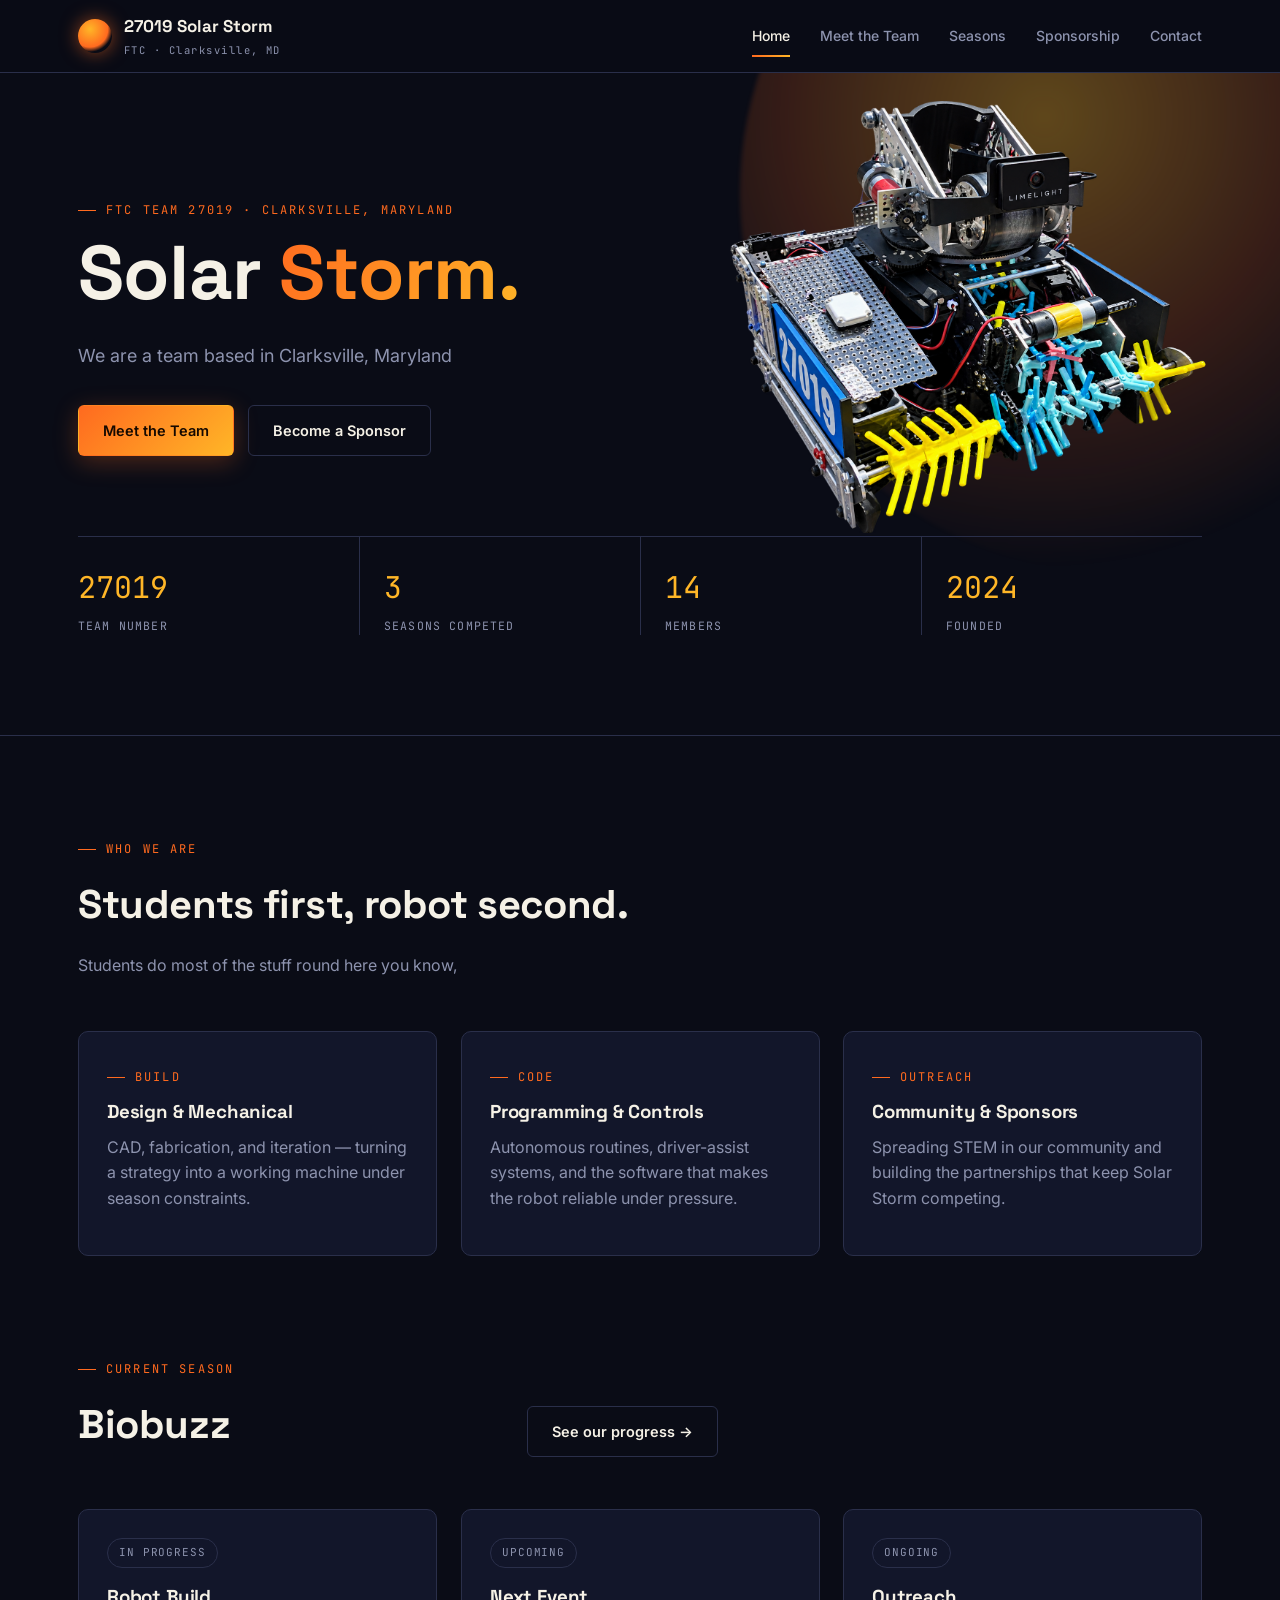
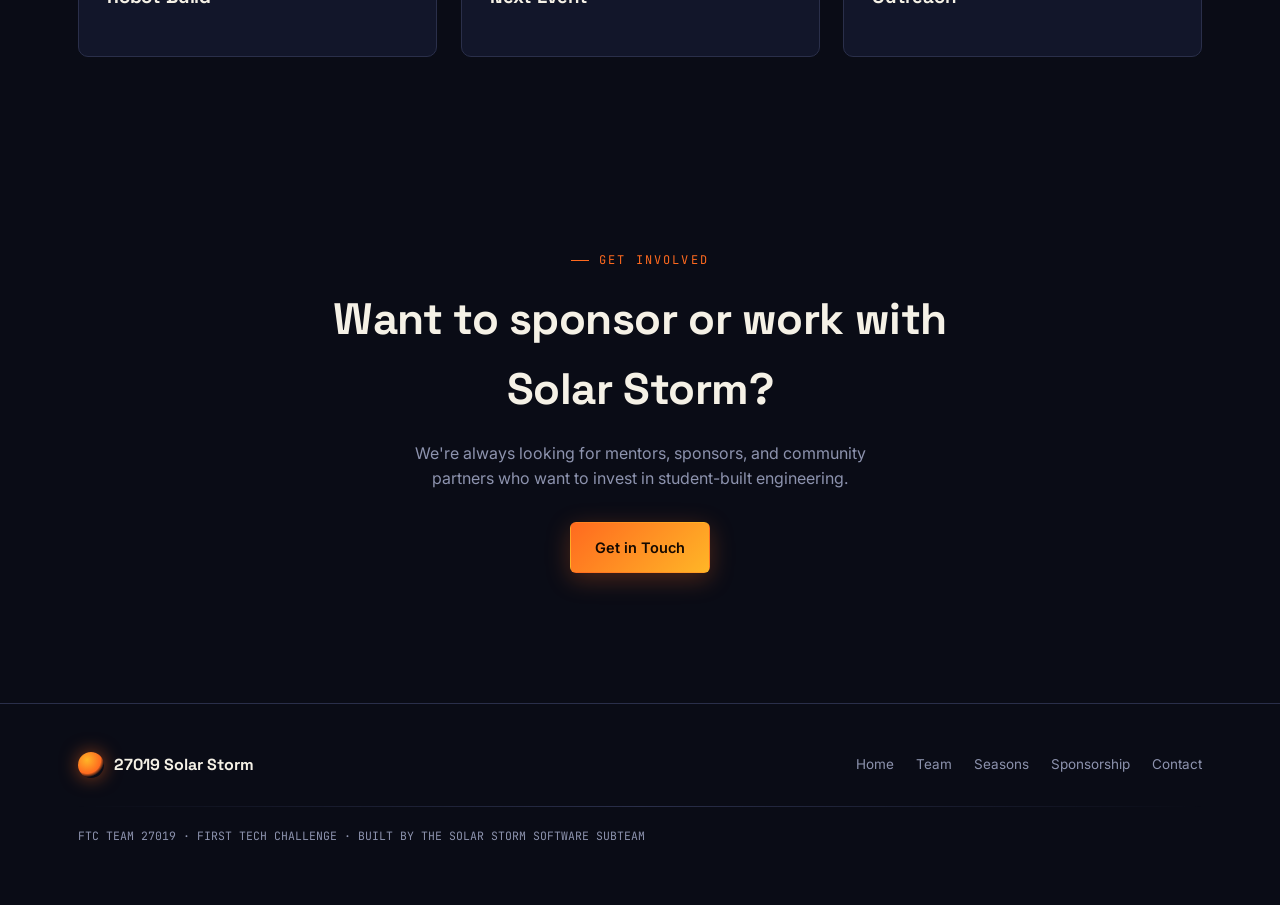
==== index.html @ 97cb4684 "Update link to seasons-biobuzz.html" ====
<!DOCTYPE html>
<html lang="en">
<head>
<meta charset="UTF-8">
<meta name="viewport" content="width=device-width, initial-scale=1.0">
<title>Home · 27019 Solar Storm</title>
<meta name="description" content="27019 Solar Storm is a FIRST Tech Challenge robotics team.">
<link rel="preconnect" href="https://fonts.googleapis.com">
<link rel="preconnect" href="https://fonts.gstatic.com" crossorigin>
<link href="https://fonts.googleapis.com/css2?family=Space+Grotesk:wght@500;700&family=Inter:wght@400;500;600;700&family=JetBrains+Mono:wght@400;500&display=swap" rel="stylesheet">
<link rel="stylesheet" href="assets/style.css">
<link rel="icon" type="image/png" href="favicon.png">


</head>
<body>
<nav class="site-nav">
    <div class="wrap">
      <a href="index.html" class="brand">
        <span class="brand-mark"></span>
        <span>27019 Solar Storm
          <small>FTC &middot; Clarksville, MD</small>
        </span>
      </a>
      <div class="nav-links">
        <a href="index.html" class="active">Home</a>
        <a href="team.html">Meet the Team</a>
        <a>Seasons</a>
        <a href="sponsorship.html">Sponsorship</a>
        <a href="contact.html">Contact</a>
        
      </div>
      <button class="nav-toggle" aria-label="Toggle menu">
        <svg width="24" height="24" viewBox="0 0 24 24" fill="none" stroke="currentColor" stroke-width="2"><line x1="3" y1="6" x2="21" y2="6"/><line x1="3" y1="12" x2="21" y2="12"/><line x1="3" y1="18" x2="21" y2="18"/></svg>
      </button>
    </div>
  </nav>

<section class="hero">
  
  <div class="flare-burst"></div>
  <img class="hero-robot" src="assets/pictures/robot.png" alt="Solar Storm competition robot">
  <div class="wrap">
    <div class="eyebrow">FTC Team 27019 &middot; Clarksville, Maryland</div>
    <h1>Solar <span class="accent">Storm.</span></h1>
    <p class="hero-sub">We are a team based in Clarksville, Maryland</p>
    <div class="hero-ctas">
      <a href="team.html" class="btn btn-primary">Meet the Team</a>
      <a href="sponsorship.html" class="btn btn-ghost">Become a Sponsor</a>
    </div>

    <div class="stat-row">
      <div class="stat"><div class="num">27019</div><div class="label">Team Number</div></div>
      <div class="stat"><div class="num">3</div><div class="label">Seasons Competed</div></div>
      <div class="stat"><div class="num">14</div><div class="label">Members</div></div>
      <div class="stat"><div class="num">2024</div><div class="label">Founded</div></div>
    </div>
  </div>
</section>

<section>
  <div class="wrap">
    <div class="section-head">
      <div class="eyebrow">Who we are</div>
      <h2>Students first, robot second.</h2>
      <p> Students do most of the stuff round here you know, </p>
    </div>
    <div class="grid grid-3">
      <div class="card">
        <div class="eyebrow" style="margin-bottom:10px;">Build</div>
        <h3>Design &amp; Mechanical</h3>
        <p>CAD, fabrication, and iteration &mdash; turning a strategy into a working machine under season constraints.</p>
      </div>
      <div class="card">
        <div class="eyebrow" style="margin-bottom:10px;">Code</div>
        <h3>Programming &amp; Controls</h3>
        <p>Autonomous routines, driver-assist systems, and the software that makes the robot reliable under pressure.</p>
      </div>
      <div class="card">
        <div class="eyebrow" style="margin-bottom:10px;">Outreach</div>
        <h3>Community &amp; Sponsors</h3>
        <p>Spreading STEM in our community and building the partnerships that keep Solar Storm competing.</p>
      </div>
    </div>
  </div>
</section>

<section style="padding-top:0;">
  <div class="wrap">
    <div class="section-head" style="display:flex; align-items:flex-end; justify-content:space-between; flex-wrap:wrap; gap:20px;">
      <div>
        <div class="eyebrow">Current Season</div>
        <h2 style="margin-bottom:0;">Biobuzz</h2>
      </div>
      <a href="seasons-biobuzz.html" class="btn btn-ghost">See our progress &rarr;</a>
    </div>
    <div class="grid grid-3">
      <div class="card"><div class="pill">In Progress</div><h3 style="margin-top:14px;">Robot Build</h3><p></p></div>
      <div class="card"><div class="pill">Upcoming</div><h3 style="margin-top:14px;">Next Event</h3><p></p></div>
      <div class="card"><div class="pill">Ongoing</div><h3 style="margin-top:14px;">Outreach</h3><p></p></div>
    </div>
  </div>
</section>

<section class="center-cta">
  <div class="wrap">
    <div class="eyebrow" style="justify-content:center;">Get involved</div>
    <h2>Want to sponsor or work with Solar Storm?</h2>
    <p>We're always looking for mentors, sponsors, and community partners who want to invest in student-built engineering.</p>
    <a href="contact.html" class="btn btn-primary">Get in Touch</a>
  </div>
</section>

<footer>
    <div class="wrap">
      <div class="footer-row">
        <div class="footer-brand">
          <span class="brand-mark" style="width:26px;height:26px;"></span>
          27019 Solar Storm
        </div>
        <div class="footer-links">
          <a href="index.html">Home</a>
          <a href="team.html">Team</a>
          <a href="seasons.html">Seasons</a>
          <a href="sponsorship.html">Sponsorship</a>
          <a href="contact.html">Contact</a>
        </div>
      </div>
      <div class="divider" style="margin-top:28px;"></div>
      <p class="footer-fine">FTC TEAM 27019 &middot; FIRST TECH CHALLENGE &middot; BUILT BY THE SOLAR STORM SOFTWARE SUBTEAM</p>
    </div>
  </footer>
<script src="assets/nav.js"></script>
</body>
</html>
---- assets/style.css ----
/* ============================================
   27019 SOLAR STORM — Design tokens
   ============================================ */
:root{
  --void:      #0A0C16;
  --panel:     #12162A;
  --panel-2:   #1A1F38;
  --line:      #2A2F4A;
  --flare:     #FF6A1F;
  --corona:    #FFB627;
  --plasma:    #FF3D5E;
  --ion:       #4FD3FF;
  --paper:     #F5F1E6;
  --slate:     #8D93AE;

  --display: "Space Grotesk", "Arial Narrow", sans-serif;
  --body: "Inter", -apple-system, BlinkMacSystemFont, sans-serif;
  --mono: "JetBrains Mono", "Courier New", monospace;

  --max: 1180px;
}

@media (prefers-reduced-motion: reduce){
  *{ animation-duration: 0.01ms !important; animation-iteration-count: 1 !important; transition-duration: 0.01ms !important; }
}

*,*::before,*::after{ box-sizing: border-box; }
html{ scroll-behavior: smooth; }
body{
  margin:0;
  background: var(--void);
  color: var(--paper);
  font-family: var(--body);
  line-height: 1.6;
  -webkit-font-smoothing: antialiased;
}
body::before{
  content:"";
  position: fixed; inset:0;
  background-image:
    radial-gradient(1px 1px at 20% 30%, rgba(245,241,230,0.35) 50%, transparent 51%),
    radial-gradient(1px 1px at 60% 70%, rgba(245,241,230,0.25) 50%, transparent 51%),
    radial-gradient(1px 1px at 80% 15%, rgba(245,241,230,0.3) 50%, transparent 51%),
    radial-gradient(1px 1px at 35% 85%, rgba(245,241,230,0.2) 50%, transparent 51%),
    radial-gradient(1px 1px at 90% 60%, rgba(245,241,230,0.25) 50%, transparent 51%),
    radial-gradient(1px 1px at 10% 65%, rgba(245,241,230,0.3) 50%, transparent 51%);
  background-repeat: repeat;
  background-size: 400px 400px;
  pointer-events: none;
  z-index: 0;
  opacity: 0.6;
}
img{ max-width:100%; display:block; }
a{ color: inherit; text-decoration: none; }
h1,h2,h3,h4{ font-family: var(--display); font-weight: 700; letter-spacing: -0.01em; margin: 0 0 0.4em; }
p{ margin: 0 0 1em; color: var(--slate); }
.wrap{ max-width: var(--max); margin: 0 auto; padding: 0 28px; position: relative; z-index: 1; }

::selection{ background: var(--flare); color: var(--void); }
:focus-visible{ outline: 2px solid var(--corona); outline-offset: 3px; border-radius: 2px; }

/* ---------- Eyebrow / labels ---------- */
.eyebrow{
  font-family: var(--mono);
  font-size: 12px;
  letter-spacing: 0.18em;
  text-transform: uppercase;
  color: var(--flare);
  display: inline-flex;
  align-items: center;
  gap: 10px;
  margin-bottom: 14px;
}
.eyebrow::before{
  content:"";
  width: 18px; height: 1px;
  background: var(--flare);
}

/* ---------- Nav ---------- */
.site-nav{
  position: sticky; top:0; z-index: 50;
  background: rgba(10,12,22,0.78);
  backdrop-filter: blur(10px);
  border-bottom: 1px solid var(--line);
}
.site-nav .wrap{
  display:flex; align-items:center; justify-content: space-between;
  height: 72px;
}
.brand{
  display:flex; align-items:center; gap:12px;
  font-family: var(--display); font-weight: 700; font-size: 17px;
  color: var(--paper);
}
.brand-mark{
  width: 34px; height: 34px; border-radius: 50%;
  background:
    radial-gradient(circle at 35% 30%, var(--corona), var(--flare) 55%, transparent 70%);
  box-shadow: 0 0 18px rgba(255,106,31,0.55);
  flex-shrink:0;
}
.brand small{
  display:block; font-family: var(--mono); font-weight:400; font-size:10.5px;
  letter-spacing: 0.14em; color: var(--slate); margin-top:2px;
}
.nav-links{ display:flex; align-items:center; gap: 30px; }
.nav-links a{
  font-size: 14px; font-weight: 500; color: var(--slate);
  position: relative; padding: 4px 0;
  transition: color 0.2s ease;
}
.nav-links a:hover, .nav-links a.active{ color: var(--paper); }
.nav-links a.active::after{
  content:"";
  position:absolute; left:0; right:0; bottom:-6px; height:2px;
  background: linear-gradient(90deg, var(--flare), var(--corona));
}
.nav-toggle{ display:none; background:none; border:0; color:var(--paper); cursor:pointer; }

@media (max-width: 860px){
  .nav-toggle{ display:block; }
  .nav-links{
    position:absolute; top:72px; left:0; right:0;
    background: var(--panel);
    border-bottom: 1px solid var(--line);
    flex-direction: column; align-items: flex-start;
    gap: 0; max-height:0; overflow:hidden;
  }
  .nav-links.open{ max-height: 400px; }
  .nav-links a{ width:100%; padding: 16px 28px; border-bottom:1px solid var(--line); }
}

/* ---------- Buttons ---------- */
.btn{
  display:inline-flex; align-items:center; gap:8px;
  font-family: var(--body); font-weight: 600; font-size: 14.5px;
  padding: 13px 24px; border-radius: 6px;
  border: 1px solid transparent;
  cursor:pointer; transition: transform 0.15s ease, box-shadow 0.15s ease;
}
.btn-primary{
  background: linear-gradient(135deg, var(--flare), var(--corona));
  color: #150900;
  box-shadow: 0 6px 24px rgba(255,106,31,0.28);
}
.btn-primary:hover{ transform: translateY(-2px); box-shadow: 0 10px 30px rgba(255,106,31,0.4); }
.btn-ghost{
  border-color: var(--line); color: var(--paper);
}
.btn-ghost:hover{ border-color: var(--flare); color: var(--flare); }

/* ---------- Hero ---------- */
.hero{
  position: relative; overflow:hidden;
  padding: 120px 0 100px;
  border-bottom: 1px solid var(--line);
}
.flare-burst{
  position:absolute; top:-260px; right:-220px; width:760px; height:760px;
  border-radius:50%;
  background: radial-gradient(circle at 40% 40%, rgba(255,182,39,0.35), rgba(255,106,31,0.18) 40%, transparent 70%);
  filter: blur(2px);
  animation: pulse-glow 7s ease-in-out infinite;
  z-index:0;
}
.hero-robot{
  position:absolute;
  top: 28px;
  right: clamp(12px, 5vw, 88px);
  width: min(38vw, 500px);
  height: auto;
  z-index: 1;
  pointer-events: none;
  animation: reveal linear both;
  animation-timeline: view();
}
@keyframes pulse-glow{
  0%,100%{ transform: scale(1); opacity:1; }
  50%{ transform: scale(1.08); opacity:0.85; }
}
.hero h1{
  font-size: clamp(42px, 6vw, 76px);
  line-height: 1.02;
  max-width: 820px;
}
.hero h1 .accent{
  background: linear-gradient(120deg, var(--flare), var(--corona));
  -webkit-background-clip: text; background-clip:text; color:transparent;
}
.hero-sub{ font-size: 18px; max-width: 560px; margin-bottom: 34px; }
.hero-ctas{ display:flex; gap:14px; flex-wrap:wrap; }

@keyframes disappear {
  from {
    opacity: 1;
    transform: scale(1);
    filter: blur(0px);
  }
  to {
    opacity: 0;
    transform: scale(0.8);
    filter: blur(10px);
  }
}

.stat-row{
  display:grid; grid-template-columns: repeat(4,1fr); gap:0;
  border-top:1px solid var(--line); margin-top: 80px;
}
.stat{ padding: 26px 24px 0; border-left: 1px solid var(--line); }
.stat:first-child{ border-left:none; padding-left:0; }
.stat .num{ font-family: var(--mono); font-size: 30px; color: var(--corona); }
.stat .label{ font-family: var(--mono); font-size: 11.5px; letter-spacing:0.1em; text-transform:uppercase; color: var(--slate); margin-top:6px; }
@media (max-width: 760px){
  .hero-robot{ top: 52px; right: -18px; width: 52vw; opacity: 0.7; }
  .stat-row{ grid-template-columns: repeat(2,1fr); row-gap:24px; }
  .stat{ border-left:none; padding-left:0; }
}

/* ---------- Sections ---------- */
section{ padding: 96px 0; }
.section-head{ max-width: 640px; margin-bottom: 52px; }
.section-head h2{ font-size: clamp(28px, 3.6vw, 40px); }

/* ---------- Cards / grid ---------- */
.grid{ display:grid; gap: 24px; }
.grid-3{ grid-template-columns: repeat(3, 1fr); }
.grid-2{ grid-template-columns: repeat(2, 1fr); }
@media (max-width: 860px){ .grid-3, .grid-2{ grid-template-columns: 1fr; } }

.card{
  background: var(--panel);
  border: 1px solid var(--line);
  border-radius: 10px;
  padding: 28px;
  transition: border-color 0.2s ease, transform 0.2s ease;
}
@keyframes reveal {
  from {
    opacity: 0;
    transform: translateY(100px) scale(0.9);
  }
  to {
    opacity: 1;
    transform: translateY(0) scale(1);
  }
}
.reveal-ready{
  opacity: 0;
  transform: translateY(100px) scale(0.9);
}
.reveal-ready.is-visible{
  animation: reveal 0.6s ease-out forwards;
}
.card:hover{ border-color: var(--flare); transform: translateY(-3px); }

/* ---------- Team member cards ---------- */
.member-card{
  background: var(--panel);
  border: 1px solid var(--line);
  border-radius: 12px;
  overflow:hidden;
}
.member-photo{
  aspect-ratio: 1/1;
  background: linear-gradient(155deg, var(--panel-2), var(--void));
  display:flex; align-items:center; justify-content:center;
  font-family: var(--display); font-size: 34px; color: var(--line);
  position:relative;
}
.member-photo::after{
  content:"";
  position:absolute; inset:0;
  background: radial-gradient(circle at 30% 20%, rgba(255,106,31,0.18), transparent 60%);
}
.member-info{ padding: 18px 20px 22px; }
.member-info .role{ font-family: var(--mono); font-size: 11px; letter-spacing:0.1em; text-transform:uppercase; color: var(--flare); margin-bottom: 4px; }
.member-info h3{ font-size: 18px; margin-bottom: 6px; }
.member-info p{ font-size: 14px; margin:0; }

/* ---------- Season hero variants ---------- */
.season-tag{
  display:inline-flex; align-items:center; gap:8px;
  font-family: var(--mono); font-size: 12px; letter-spacing:0.1em;
  padding: 6px 12px; border-radius: 100px; border:1px solid var(--line);
  color: var(--slate); margin-bottom: 18px;
}
.season-tag .dot{ width:7px; height:7px; border-radius:50%; }

.timeline{ border-left: 2px solid var(--line); padding-left: 28px; display:flex; flex-direction:column; gap:34px; }
.timeline-item{ position:relative; }
.timeline-item::before{
  content:""; position:absolute; left:-33.5px; top:4px;
  width:11px; height:11px; border-radius:50%;
  background: var(--flare); box-shadow: 0 0 0 4px rgba(255,106,31,0.18);
}
.timeline-item h4{ font-size: 16px; margin-bottom:4px; }
.timeline-item .when{ font-family: var(--mono); font-size:11.5px; color: var(--slate); text-transform:uppercase; letter-spacing:0.08em; }

/* ---------- Sponsor tiers ---------- */
.tier{
  border: 1px solid var(--line); border-radius: 12px; padding: 32px;
  background: var(--panel);
}
.tier-title{ font-family: var(--mono); font-size: 12px; letter-spacing:0.14em; text-transform:uppercase; margin-bottom: 10px; }
.tier ul{ list-style:none; margin:0; padding:0; color: var(--slate); font-size:14.5px; display:flex; flex-direction:column; gap:8px; }
.tier ul li::before{ content:"—  "; color: var(--flare); }
.tier .price{ font-family: var(--display); font-size: 30px; margin: 6px 0 18px; color: var(--paper); }

.logo-wall{
  display:flex; flex-wrap:wrap; gap:18px; margin-top: 40px;
}
.logo-slot{
  flex: 1 1 160px; height: 88px;
  border: 1px dashed var(--line); border-radius: 8px;
  display:flex; align-items:center; justify-content:center;
  font-family: var(--mono); font-size: 11px; color: var(--slate); text-align:center; padding: 8px;
}

/* ---------- Contact ---------- */
.contact-grid{ display:grid; grid-template-columns: 1.1fr 0.9fr; gap: 48px; }
@media (max-width: 860px){ .contact-grid{ grid-template-columns: 1fr; } }
.link-list{ display:flex; flex-direction:column; gap:2px; }
.link-row{
  display:flex; align-items:center; justify-content:space-between;
  padding: 18px 4px; border-bottom: 1px solid var(--line);
  transition: padding-left 0.15s ease;
}
.link-row:hover{ padding-left: 10px; color: var(--flare); }
.link-row .platform{ display:flex; align-items:center; gap:14px; font-weight:600; }
.link-row .handle{ font-family: var(--mono); font-size: 13px; color: var(--slate); }
.link-row svg{ width:20px; height:20px; flex-shrink:0; }
.link-row:hover .handle{ color: var(--flare); }

.info-block{ margin-bottom: 26px; }
.info-block .label{ font-family: var(--mono); font-size: 11px; letter-spacing:0.1em; text-transform:uppercase; color: var(--flare); margin-bottom:6px; }
.info-block .value{ font-size: 16px; }

/* ---------- Footer ---------- */
footer{
  border-top: 1px solid var(--line);
  padding: 48px 0;
  margin-top: 40px;
}
.footer-row{
  display:flex; justify-content: space-between; align-items:center; flex-wrap:wrap; gap: 16px;
}
.footer-brand{ display:flex; align-items:center; gap:10px; font-family: var(--display); font-weight:700; }
.footer-links{ display:flex; gap: 22px; }
.footer-links a{ font-size: 13.5px; color: var(--slate); }
.footer-links a:hover{ color: var(--flare); }
.footer-fine{ font-family: var(--mono); font-size: 11.5px; color: var(--slate); margin-top: 20px; }

/* ---------- Misc ---------- */
.divider{
  height:1px; width:100%;
  background: linear-gradient(90deg, transparent, var(--line), transparent);
  margin: 0;
}
.pill{
  display:inline-block; font-family: var(--mono); font-size:11px; letter-spacing:0.08em;
  text-transform:uppercase; padding: 5px 11px; border-radius: 100px;
  border: 1px solid var(--line); color: var(--slate);
}
.center-cta{ text-align:center; padding: 90px 0; }
.center-cta h2{ font-size: clamp(30px,4vw,44px); max-width: 620px; margin: 0 auto 16px; }
.center-cta p{ max-width: 480px; margin: 0 auto 30px; }
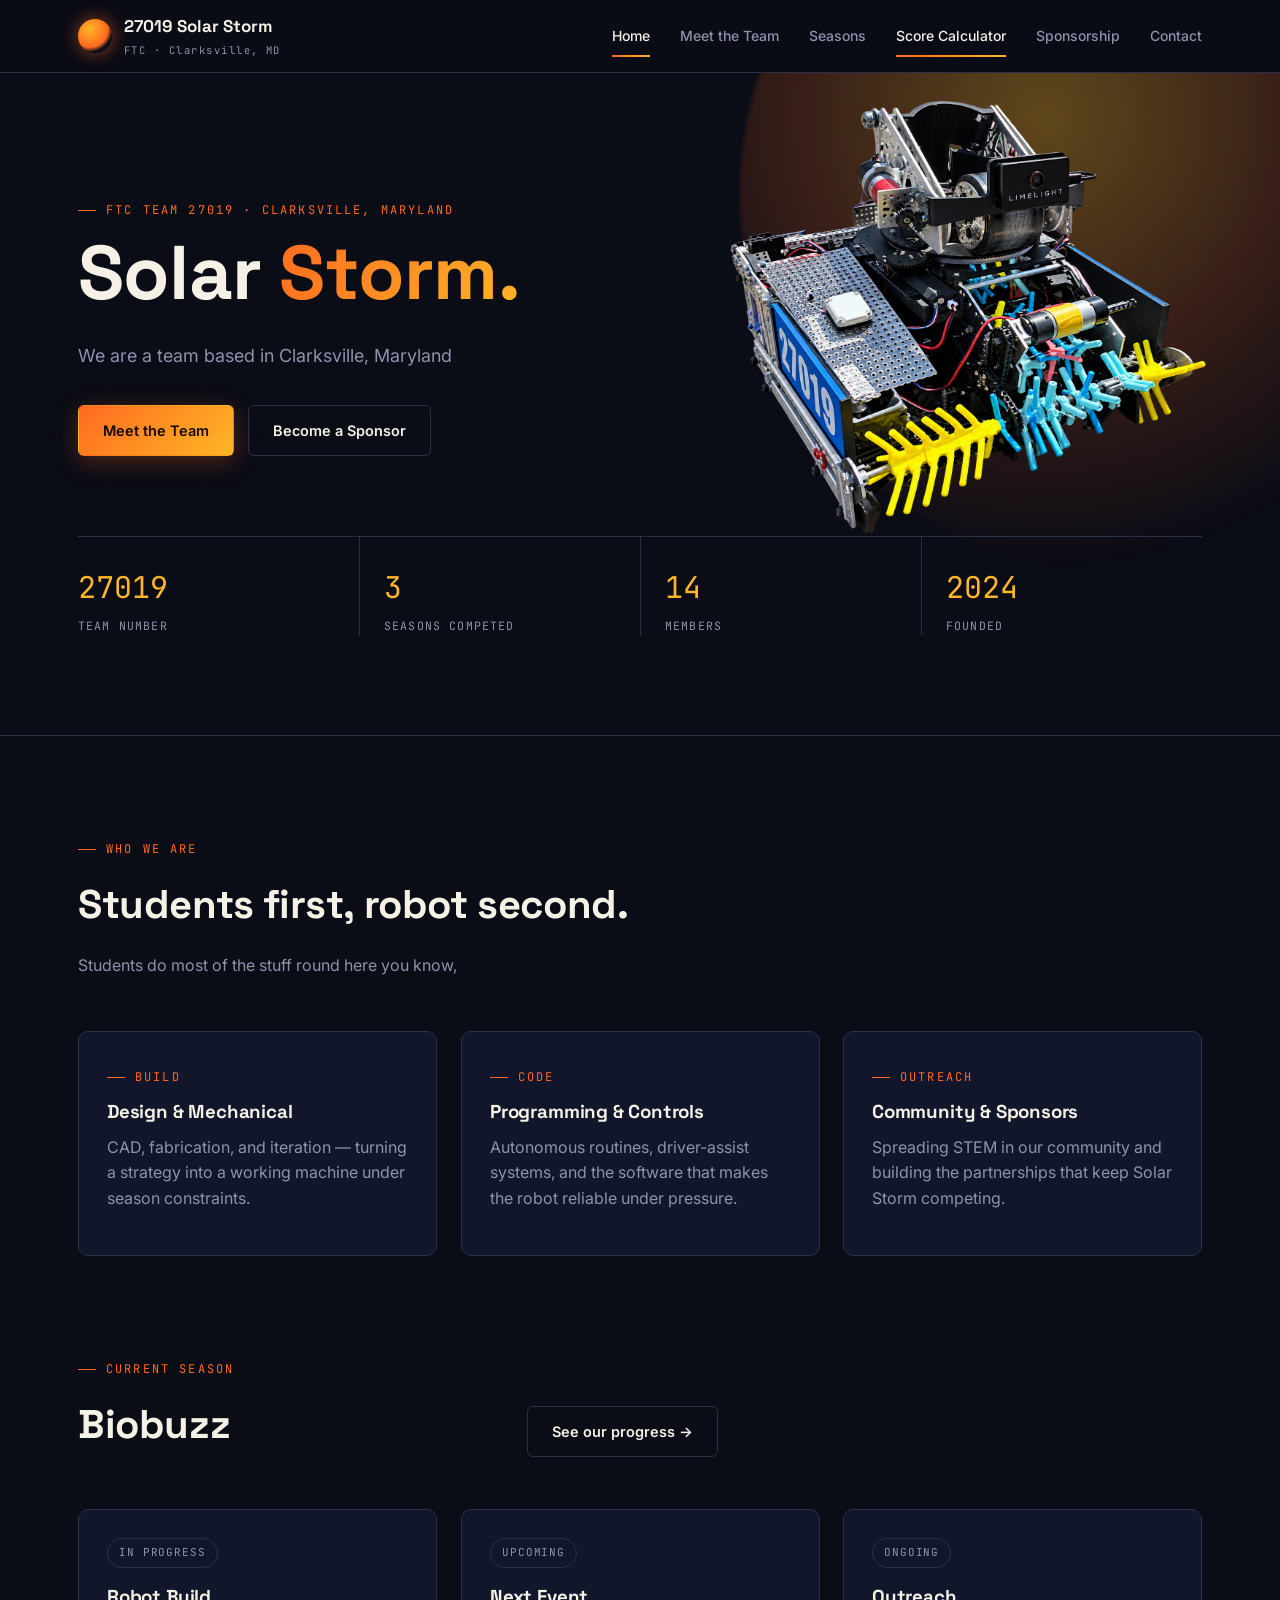
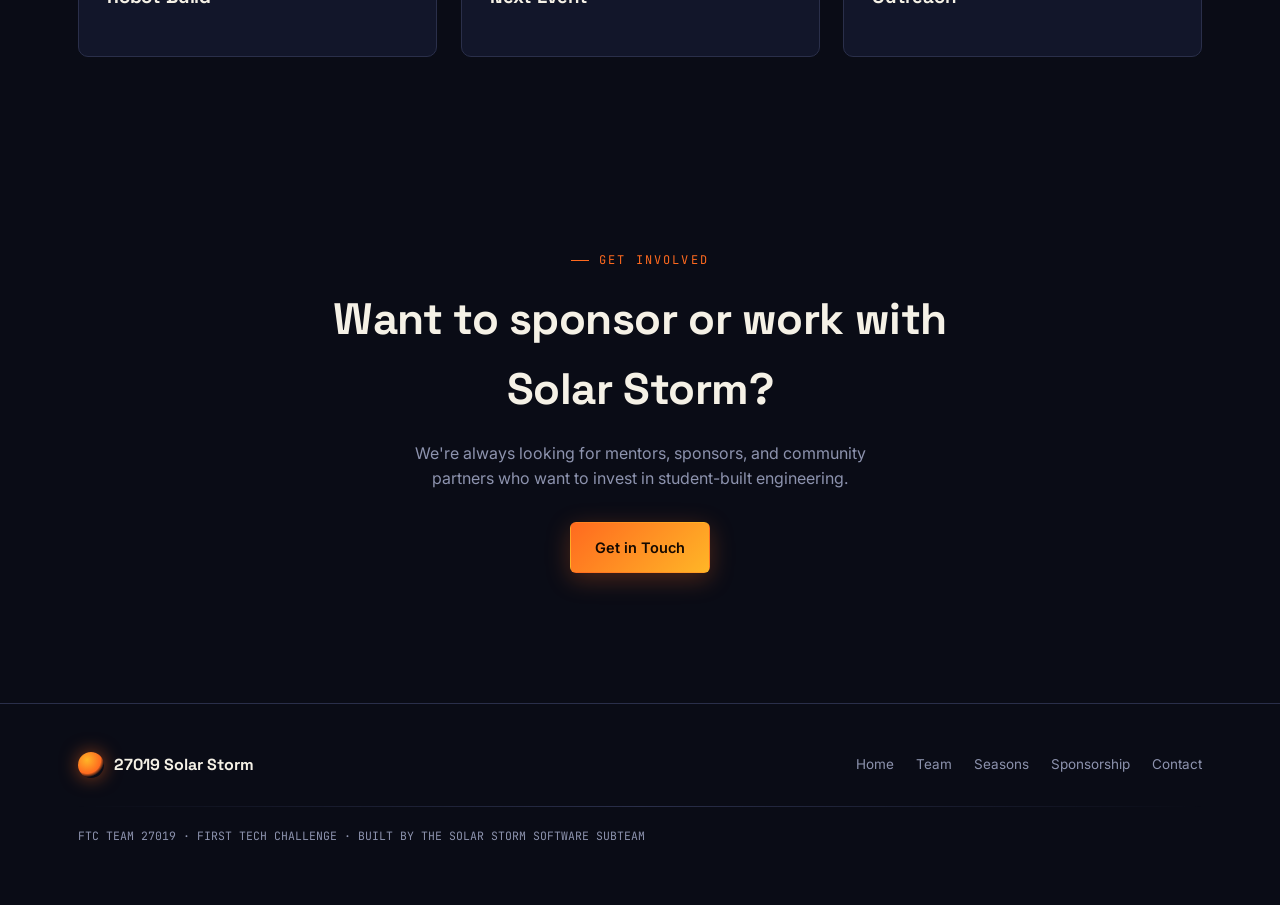
==== commit 06cb7a4a: "Add link to Score Calculator in navigation" ====
--- a/index.html
+++ b/index.html
@@ -26,6 +26,7 @@
         <a href="index.html" class="active">Home</a>
         <a href="team.html">Meet the Team</a>
         <a>Seasons</a>
+        <a href="score-calculator.html" class="active">Score Calculator</a>
         <a href="sponsorship.html">Sponsorship</a>
         <a href="contact.html">Contact</a>
         
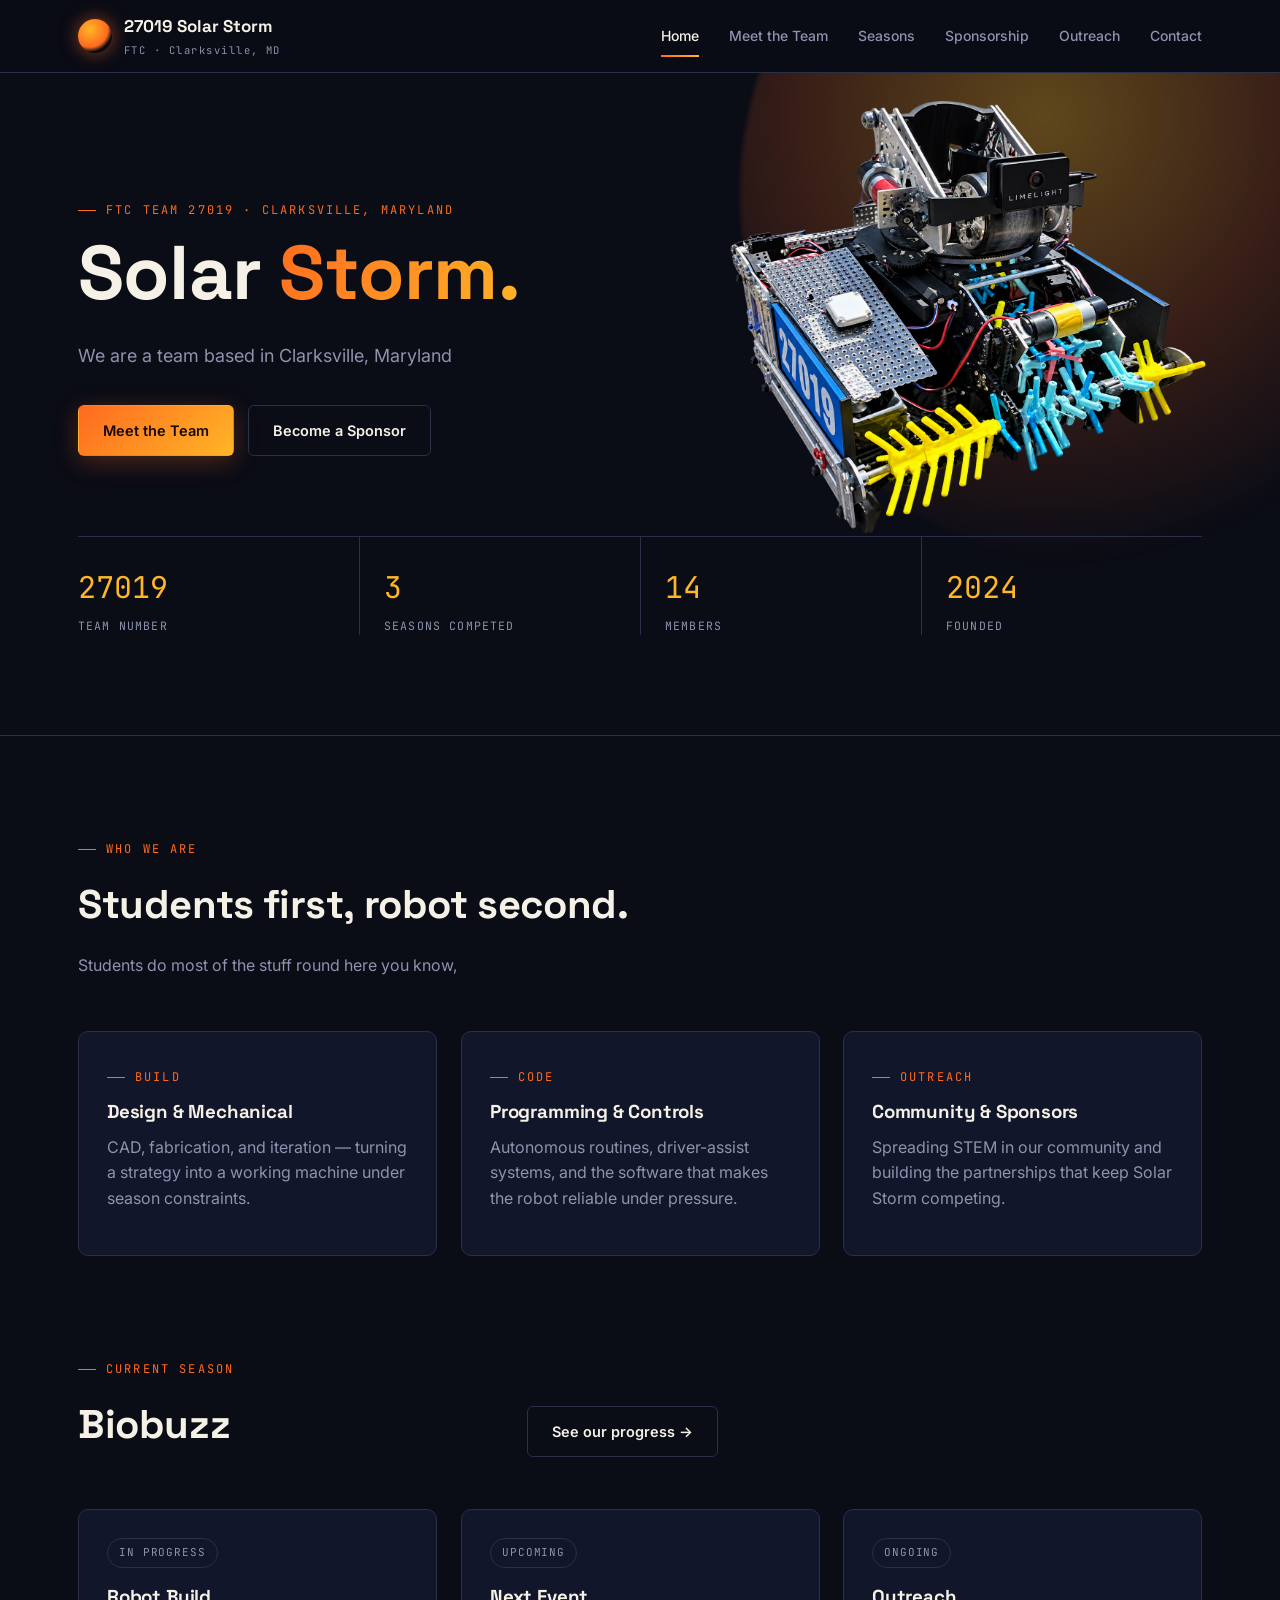
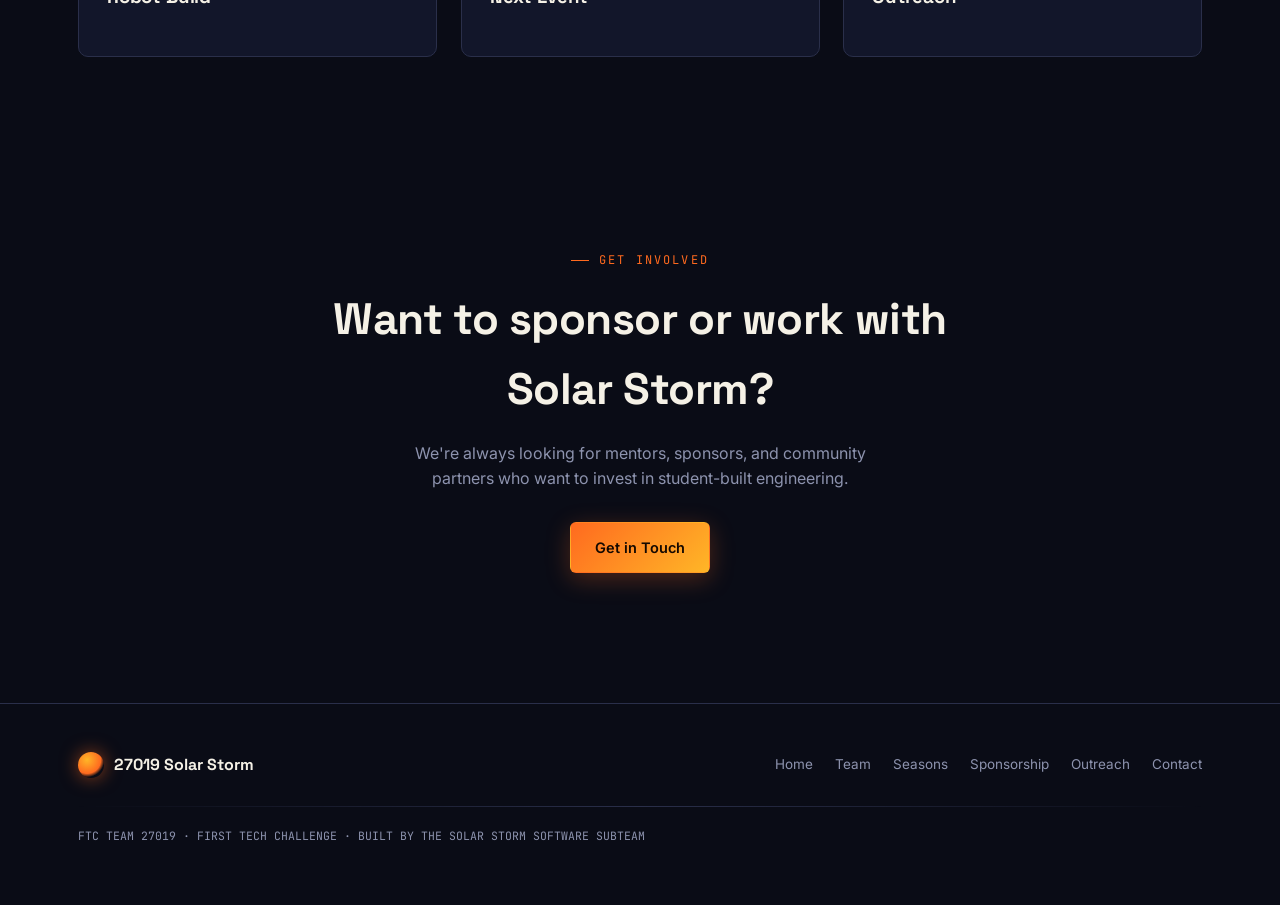
==== commit b8a06bb8: "goon" ====
--- a/index.html
+++ b/index.html
@@ -25,11 +25,10 @@
       <div class="nav-links">
         <a href="index.html" class="active">Home</a>
         <a href="team.html">Meet the Team</a>
-        <a>Seasons</a>
-        <a href="score-calculator.html" class="active">Score Calculator</a>
+        <a href="seasons.html">Seasons</a>
         <a href="sponsorship.html">Sponsorship</a>
+        <a href="outreach.html">Outreach</a>
         <a href="contact.html">Contact</a>
-        
       </div>
       <button class="nav-toggle" aria-label="Toggle menu">
         <svg width="24" height="24" viewBox="0 0 24 24" fill="none" stroke="currentColor" stroke-width="2"><line x1="3" y1="6" x2="21" y2="6"/><line x1="3" y1="12" x2="21" y2="12"/><line x1="3" y1="18" x2="21" y2="18"/></svg>
@@ -124,6 +123,7 @@
           <a href="team.html">Team</a>
           <a href="seasons.html">Seasons</a>
           <a href="sponsorship.html">Sponsorship</a>
+          <a href="outreach.html">Outreach</a>
           <a href="contact.html">Contact</a>
         </div>
       </div>
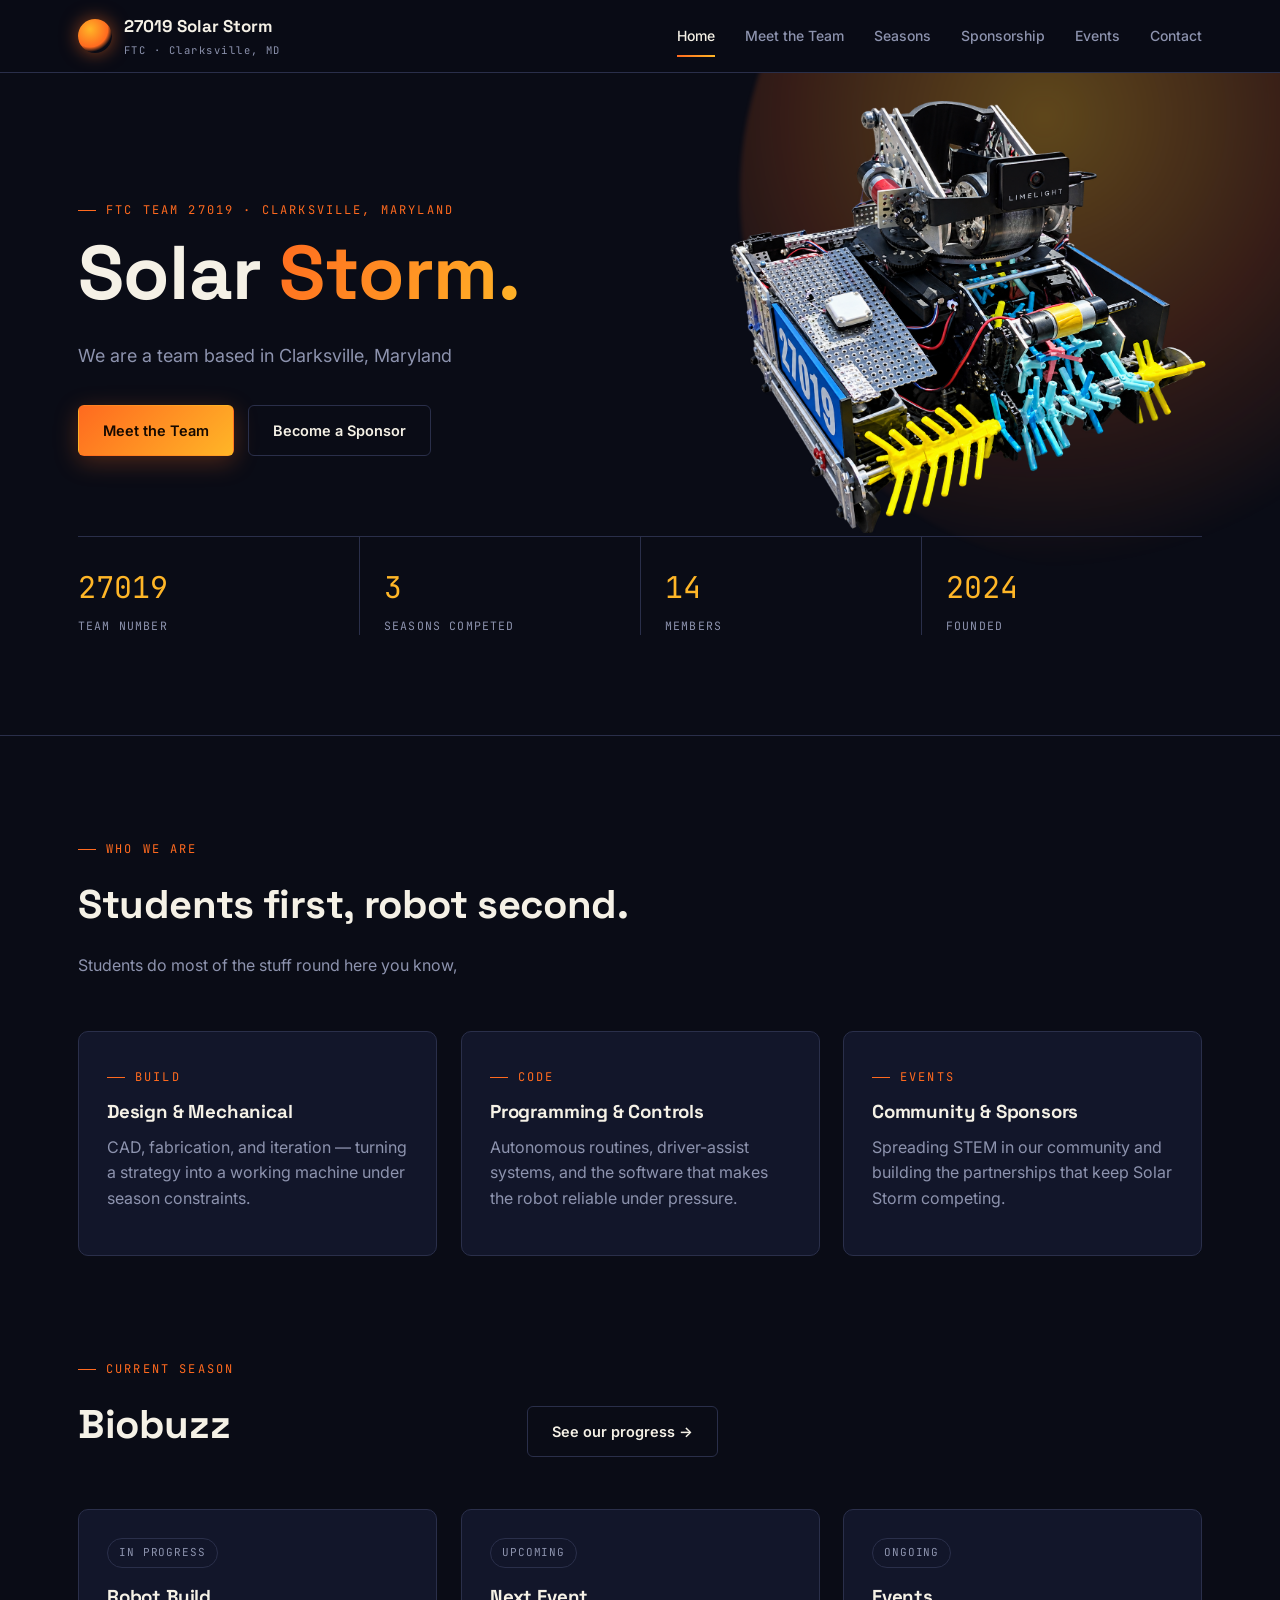
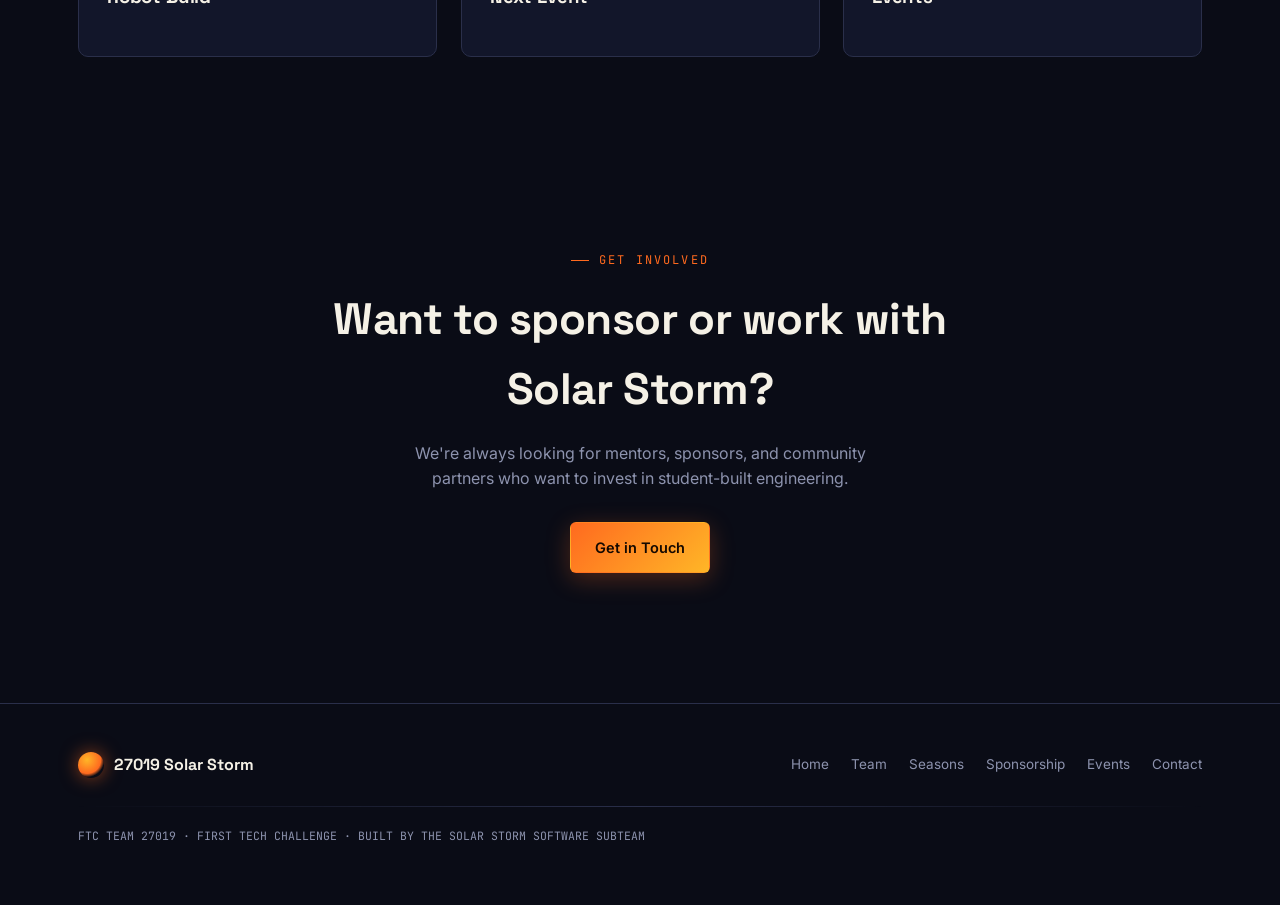
==== commit e8bc3c48: "done" ====
--- a/index.html
+++ b/index.html
@@ -27,7 +27,7 @@
         <a href="team.html">Meet the Team</a>
         <a href="seasons.html">Seasons</a>
         <a href="sponsorship.html">Sponsorship</a>
-        <a href="outreach.html">Outreach</a>
+        <a href="events.html">Events</a>
         <a href="contact.html">Contact</a>
       </div>
       <button class="nav-toggle" aria-label="Toggle menu">
@@ -77,7 +77,7 @@
         <p>Autonomous routines, driver-assist systems, and the software that makes the robot reliable under pressure.</p>
       </div>
       <div class="card">
-        <div class="eyebrow" style="margin-bottom:10px;">Outreach</div>
+        <div class="eyebrow" style="margin-bottom:10px;">Events</div>
         <h3>Community &amp; Sponsors</h3>
         <p>Spreading STEM in our community and building the partnerships that keep Solar Storm competing.</p>
       </div>
@@ -97,7 +97,7 @@
     <div class="grid grid-3">
       <div class="card"><div class="pill">In Progress</div><h3 style="margin-top:14px;">Robot Build</h3><p></p></div>
       <div class="card"><div class="pill">Upcoming</div><h3 style="margin-top:14px;">Next Event</h3><p></p></div>
-      <div class="card"><div class="pill">Ongoing</div><h3 style="margin-top:14px;">Outreach</h3><p></p></div>
+      <div class="card"><div class="pill">Ongoing</div><h3 style="margin-top:14px;">Events</h3><p></p></div>
     </div>
   </div>
 </section>
@@ -123,7 +123,7 @@
           <a href="team.html">Team</a>
           <a href="seasons.html">Seasons</a>
           <a href="sponsorship.html">Sponsorship</a>
-          <a href="outreach.html">Outreach</a>
+          <a href="events.html">Events</a>
           <a href="contact.html">Contact</a>
         </div>
       </div>
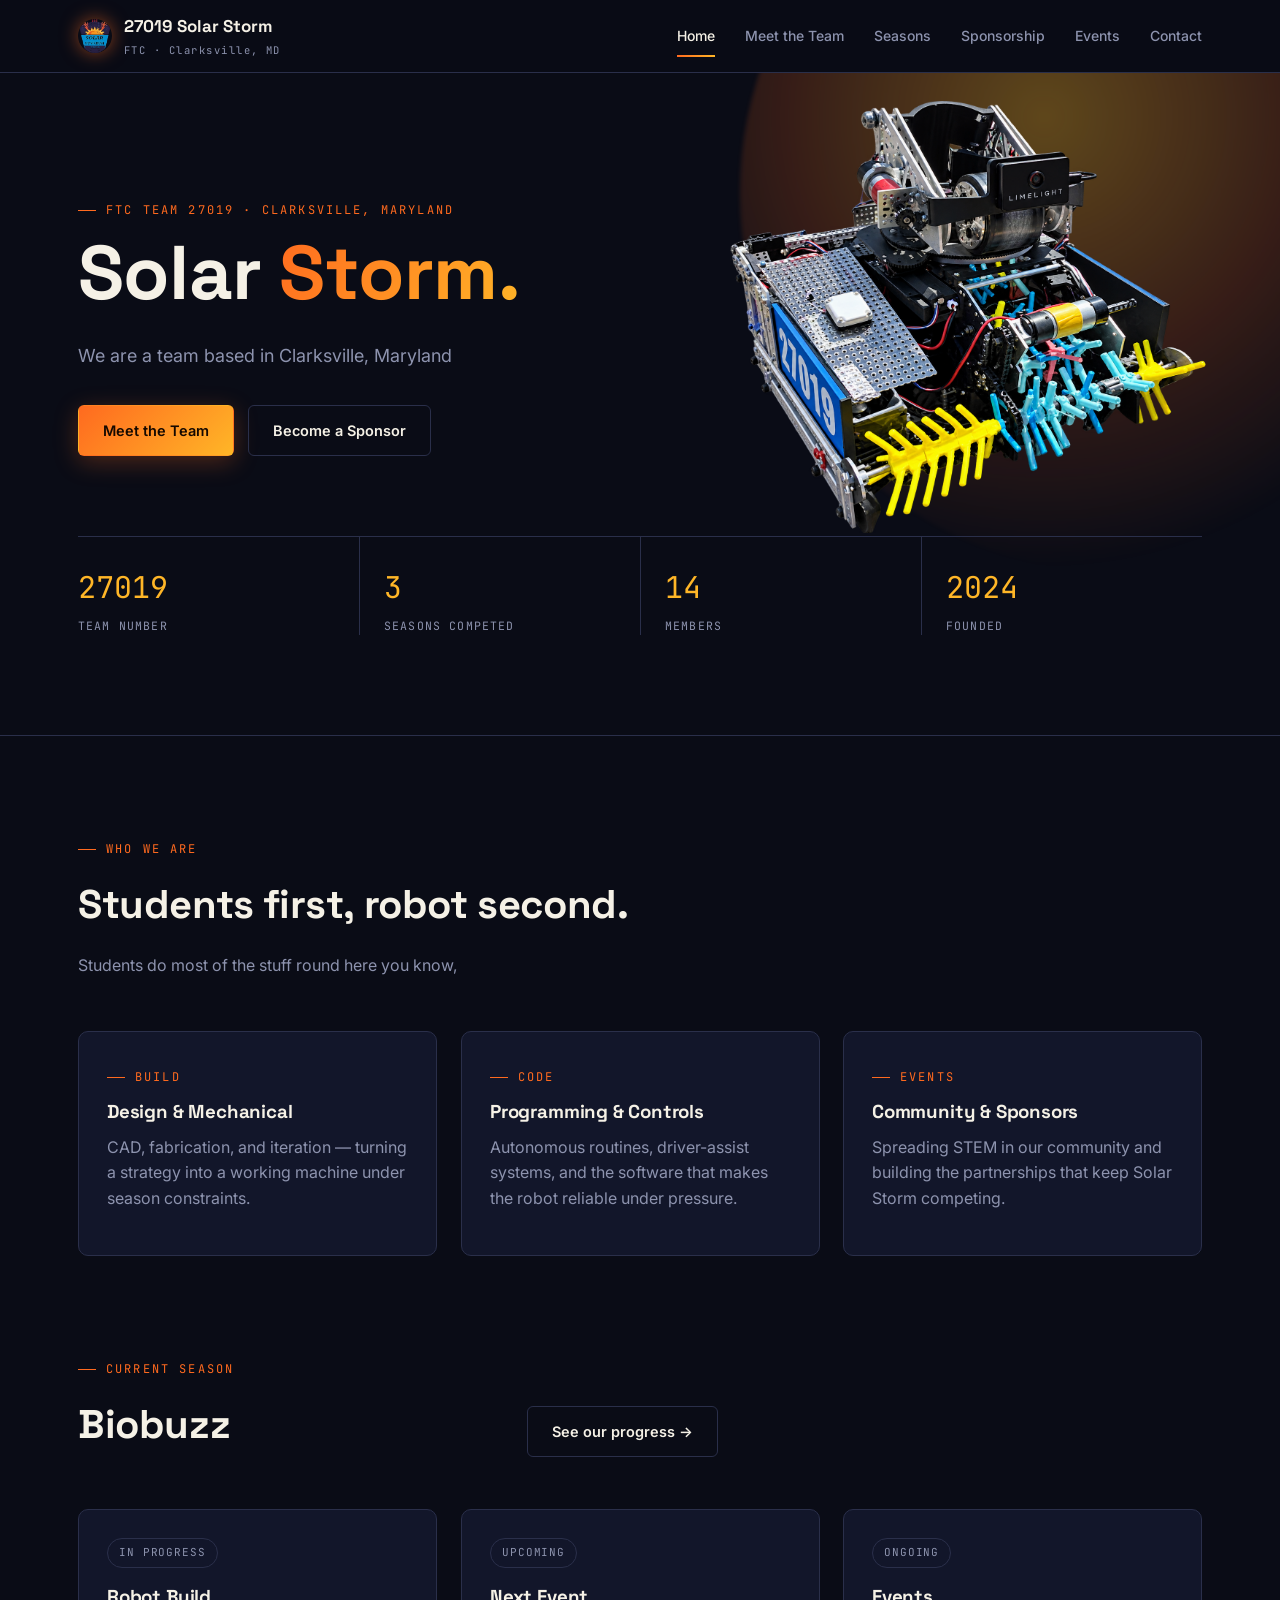
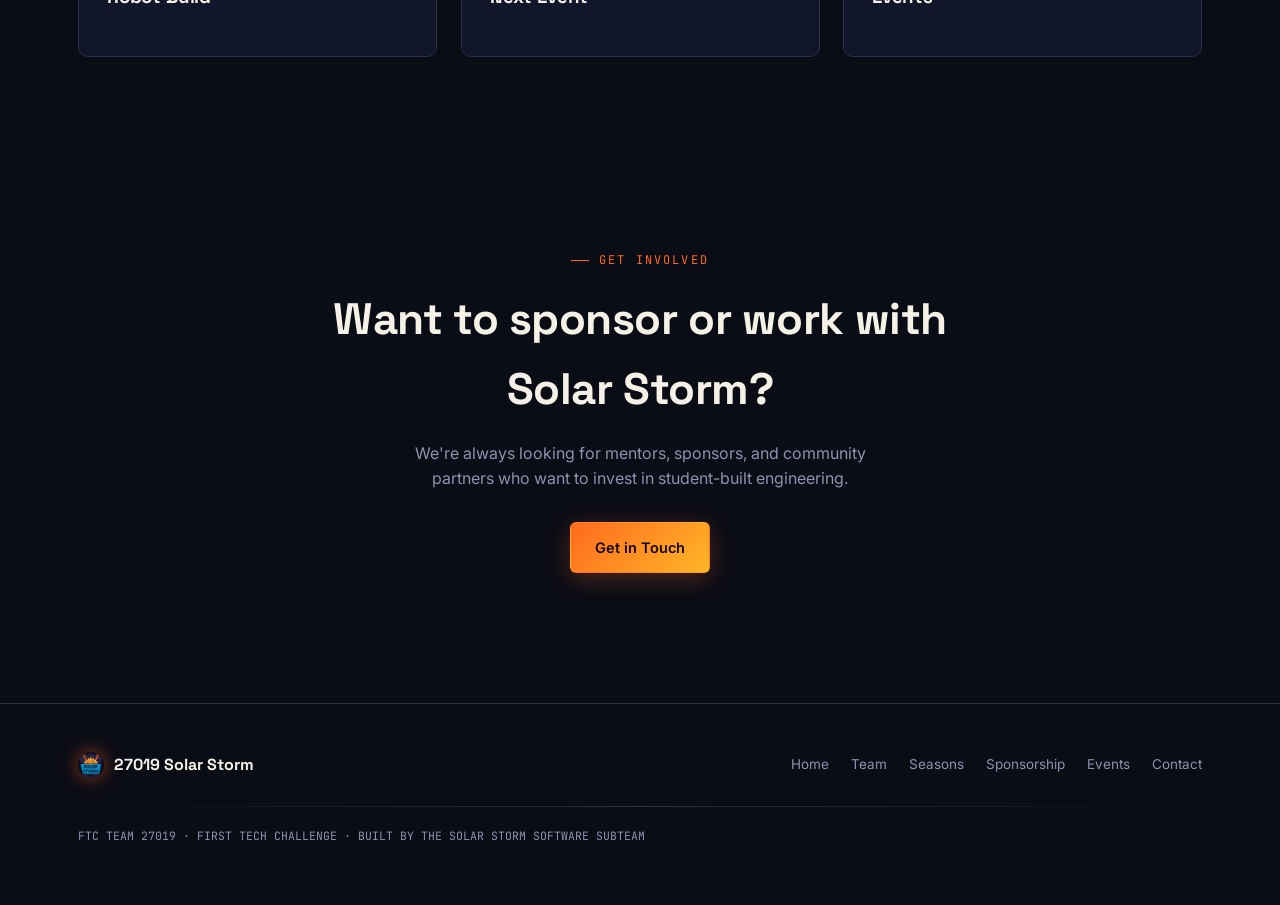
==== commit 554f40a1: "Replace brand mark span with logo image" ====
--- a/index.html
+++ b/index.html
@@ -9,7 +9,7 @@
 <link rel="preconnect" href="https://fonts.gstatic.com" crossorigin>
 <link href="https://fonts.googleapis.com/css2?family=Space+Grotesk:wght@500;700&family=Inter:wght@400;500;600;700&family=JetBrains+Mono:wght@400;500&display=swap" rel="stylesheet">
 <link rel="stylesheet" href="assets/style.css">
-<link rel="icon" type="image/png" href="favicon.png">
+<link rel="icon" type="image/png" href="assets/pictures/logo.png">
 
 
 </head>
@@ -17,7 +17,7 @@
 <nav class="site-nav">
     <div class="wrap">
       <a href="index.html" class="brand">
-        <span class="brand-mark"></span>
+        <img src="assets/pictures/logo.png" alt="Brand Logo" class="brand-mark">
         <span>27019 Solar Storm
           <small>FTC &middot; Clarksville, MD</small>
         </span>
--- a/assets/style.css
+++ b/assets/style.css
@@ -94,11 +94,15 @@
   color: var(--paper);
 }
 .brand-mark{
-  width: 34px; height: 34px; border-radius: 50%;
-  background:
-    radial-gradient(circle at 35% 30%, var(--corona), var(--flare) 55%, transparent 70%);
+  width: 34px; 
+  height: 34px; 
+  border-radius: 50%;
+  background-image: url('pictures/logo.png'); /* Replace with your actual file path */
+  background-size: cover;                        /* Scales the image to fill the circle */
+  background-position: center;                 /* Centers the image */
+  background-repeat: no-repeat;                 /* Prevents the image from repeating */
   box-shadow: 0 0 18px rgba(255,106,31,0.55);
-  flex-shrink:0;
+  flex-shrink: 0;
 }
 .brand small{
   display:block; font-family: var(--mono); font-weight:400; font-size:10.5px;
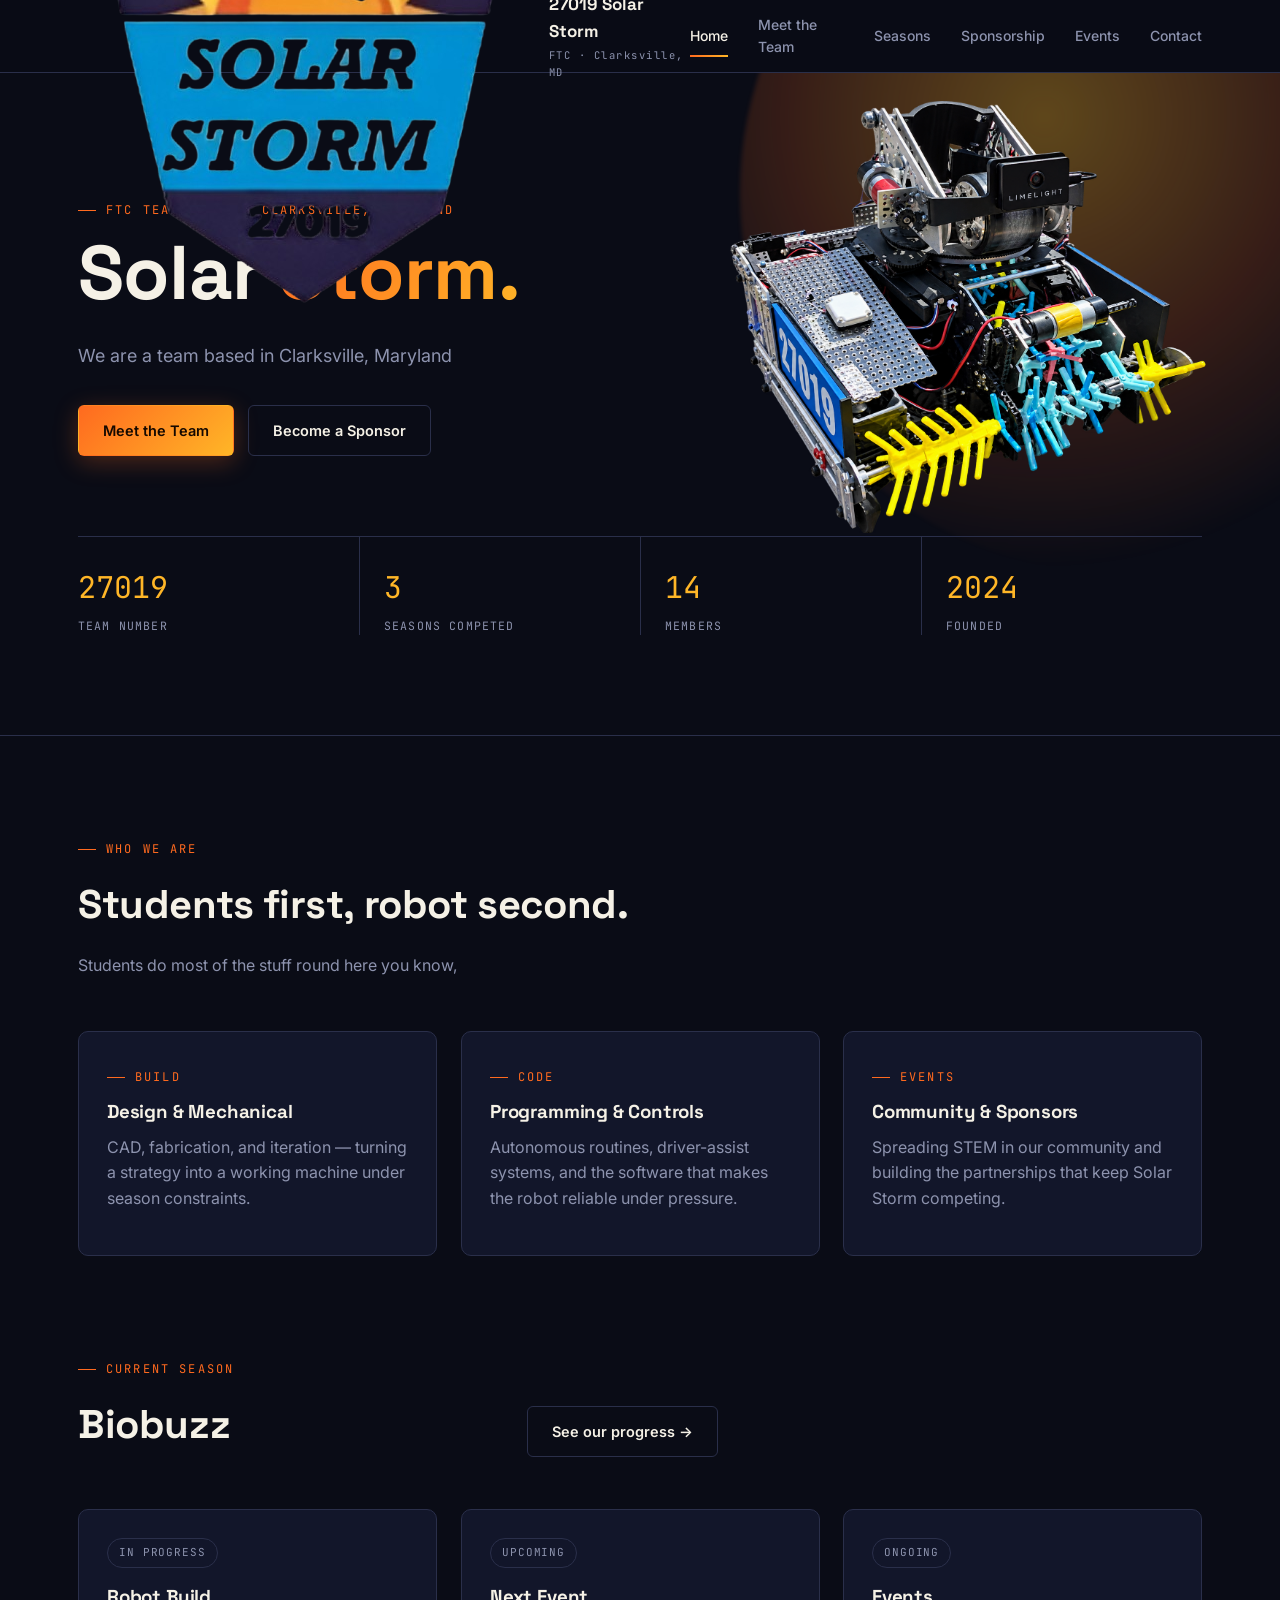
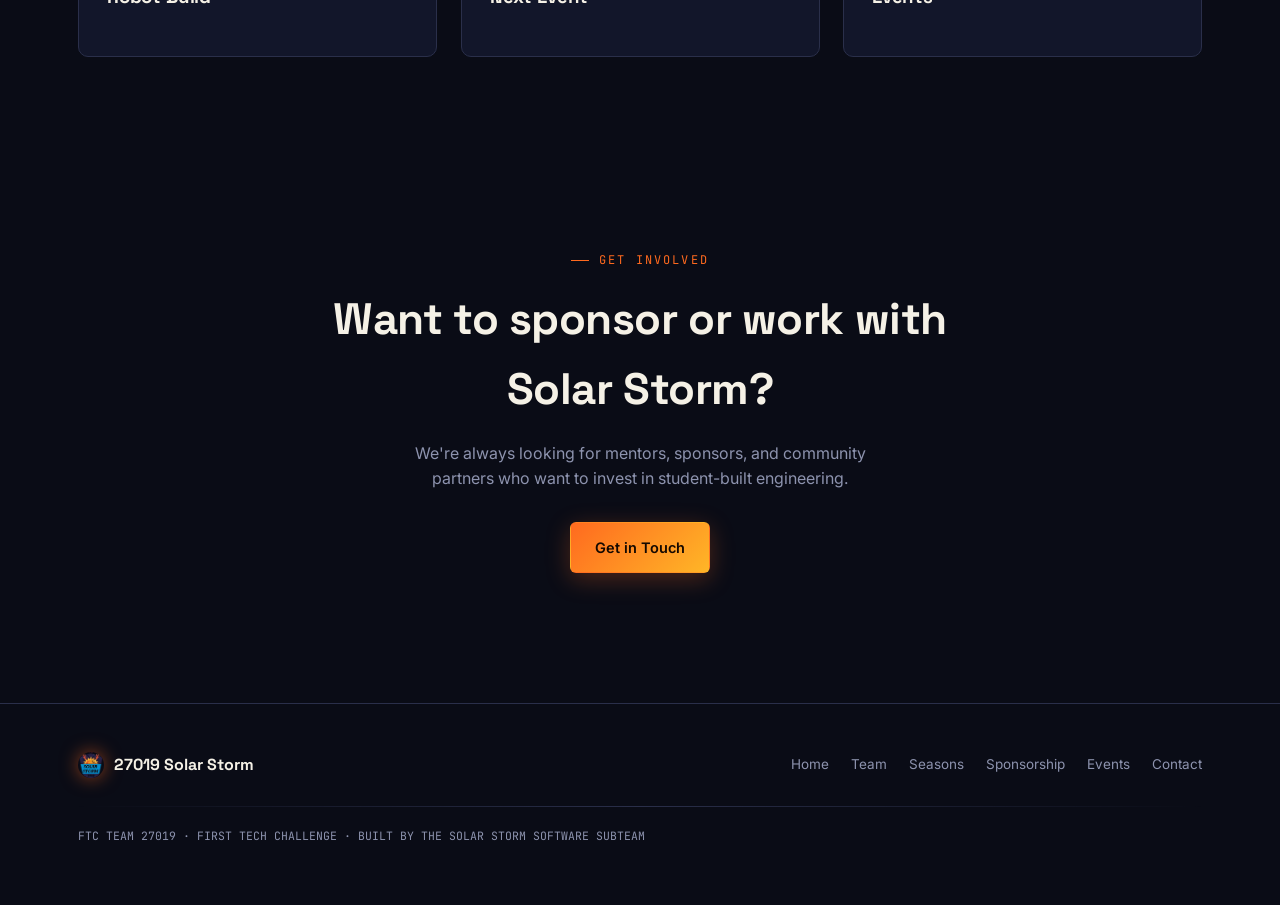
==== commit 78ee5844: "Fix logo image tag formatting in index.html" ====
--- a/index.html
+++ b/index.html
@@ -17,7 +17,7 @@
 <nav class="site-nav">
     <div class="wrap">
       <a href="index.html" class="brand">
-        <img src="assets/pictures/logo.png" alt="Brand Logo" class="brand-mark">
+        <img src="assets/pictures/logo.png" alt="Brand Logo">
         <span>27019 Solar Storm
           <small>FTC &middot; Clarksville, MD</small>
         </span>
